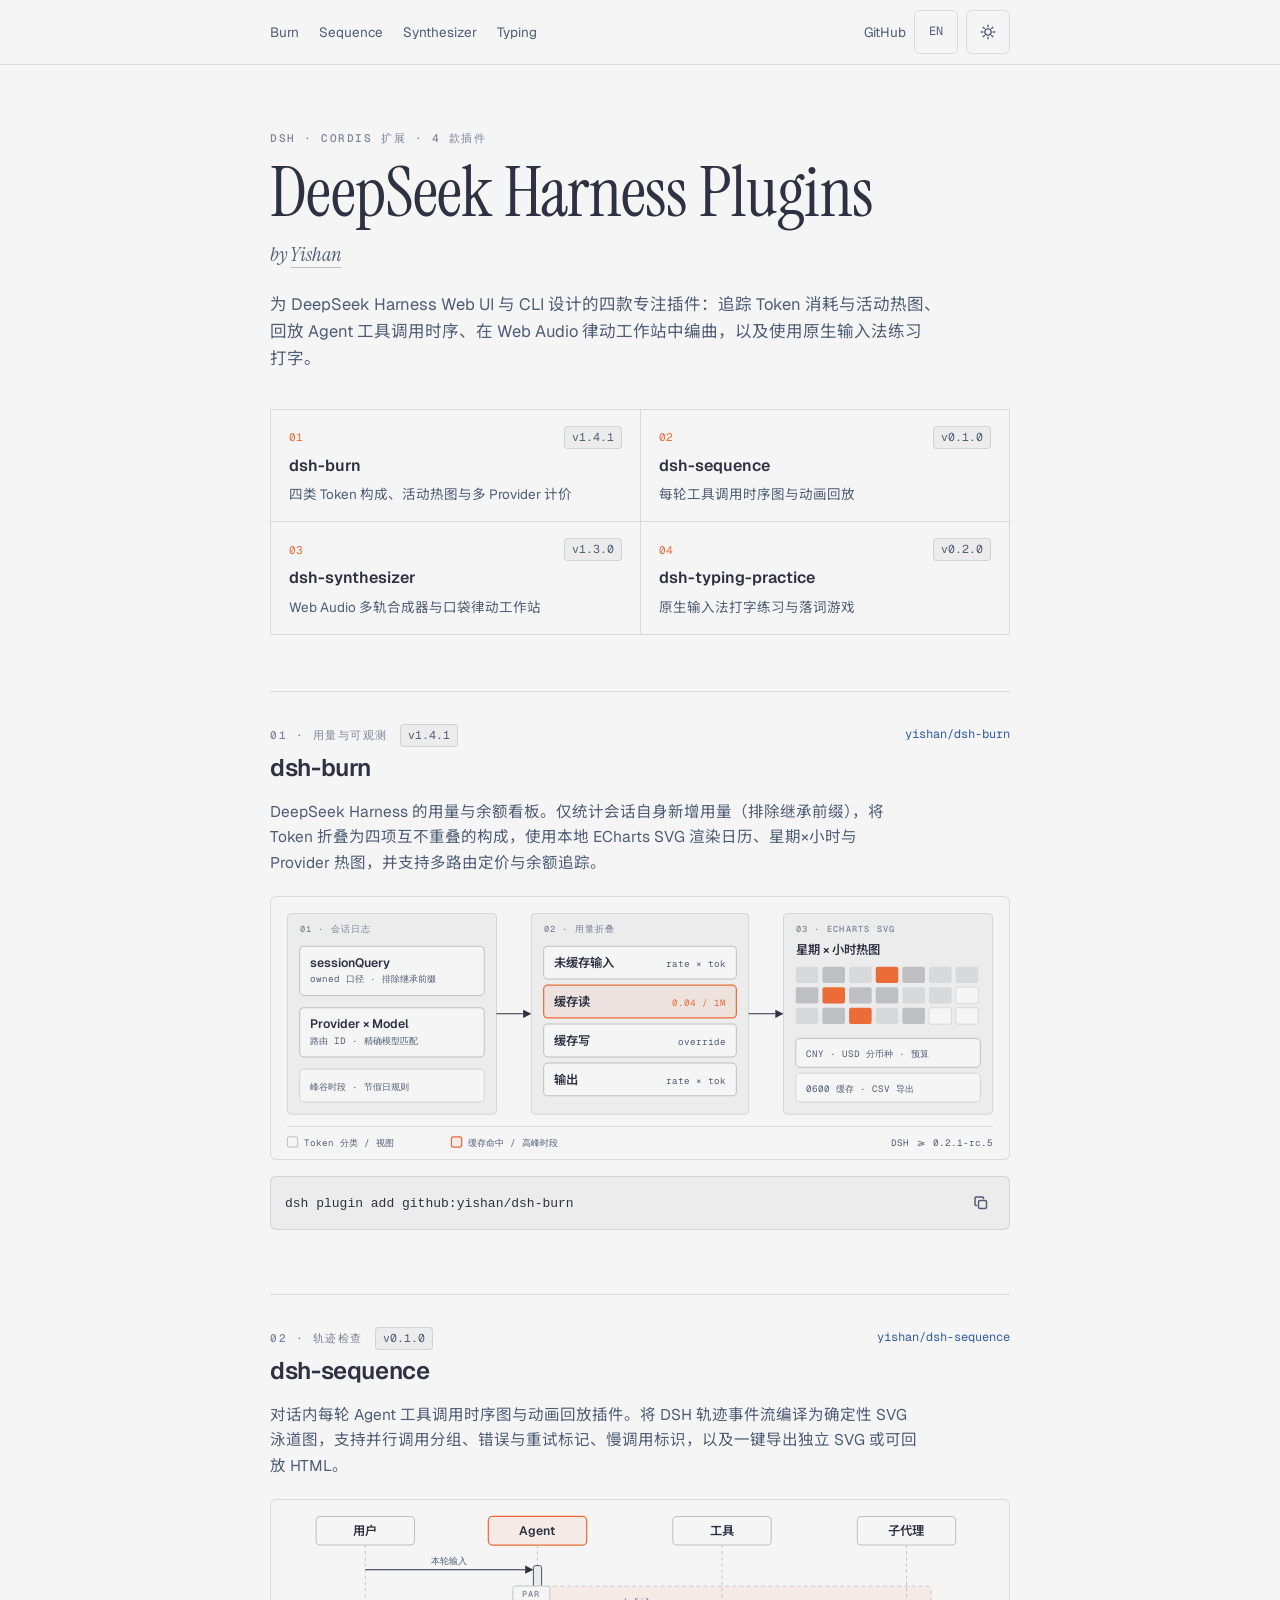
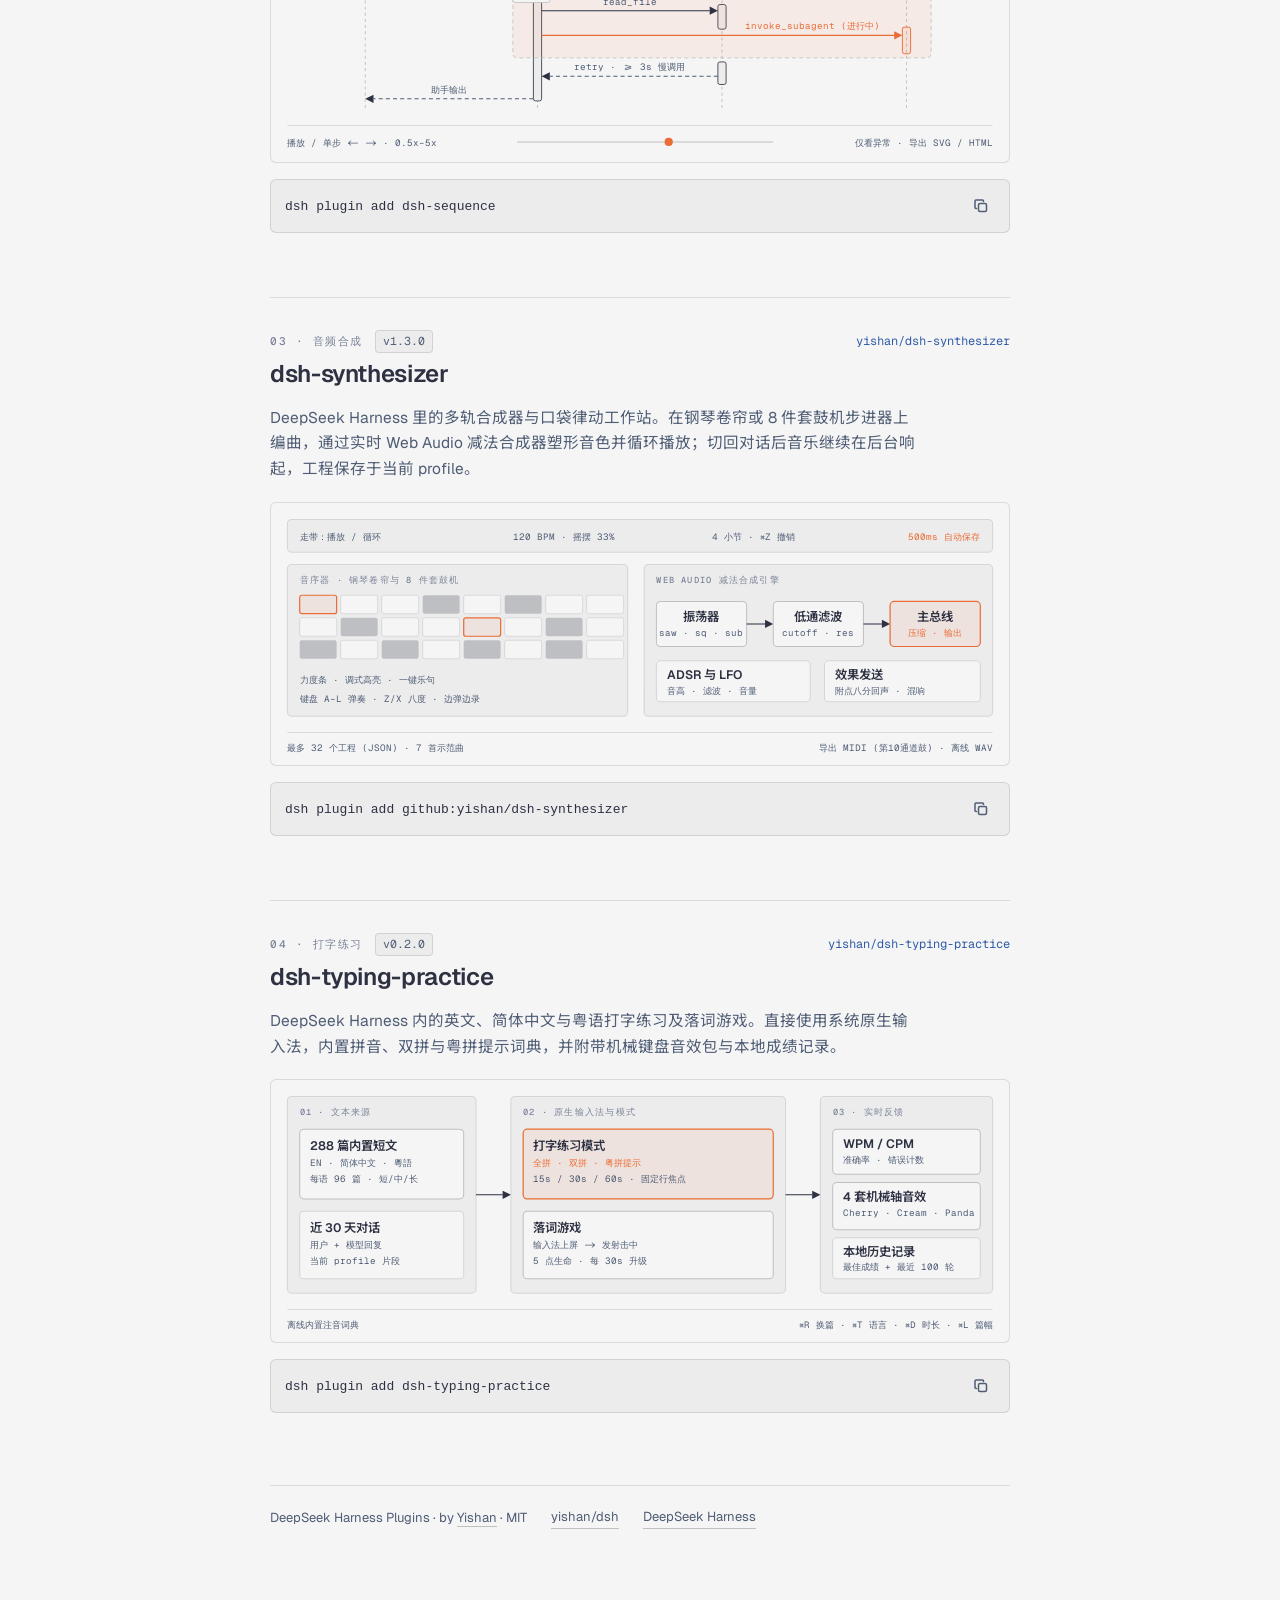
==== zh/index.html @ cfcc41e9 "feat: add Chinese version and language switcher" ====
<!doctype html>
<html lang="zh-CN">
<head>
<meta charset="utf-8">
<meta name="viewport" content="width=device-width, initial-scale=1, viewport-fit=cover">
<meta name="color-scheme" content="light dark">
<script>
try {
  const saved = localStorage.getItem('dsh-color-scheme');
  if (saved === 'light' || saved === 'dark') {
    document.querySelector('meta[name="color-scheme"]').content = saved;
  }
} catch {}
</script>
<meta name="description" content="DeepSeek Harness Plugins（by Yishan）：Token 用量与费用看板、每轮工具调用时序回放、Web Audio 多轨合成器，以及支持原生输入法的打字练习插件。">
<title>DeepSeek Harness Plugins — by Yishan</title>
<link rel="alternate" hreflang="en" href="../">
<link rel="alternate" hreflang="zh-CN" href="./">
<link rel="preconnect" href="https://fonts.googleapis.com">
<link rel="preconnect" href="https://fonts.gstatic.com" crossorigin>
<link rel="stylesheet" href="https://fonts.googleapis.com/css2?family=Geist:wght@400;500;600&family=Geist+Mono:wght@400;500&family=Instrument+Serif:ital@0;1&family=Noto+Sans+SC:wght@400;500;600&family=Noto+Serif+SC:wght@400&display=swap">
<link rel="stylesheet" href="../styles.css">
<script src="../app.js" defer></script>
<script defer src="https://cdn.vercel-insights.com/v1/script.js"></script>
</head>
<body>
<a class="skip-link" href="#plugins">跳到插件列表</a>

<header class="topbar">
  <div class="topbar-inner">
    <nav class="topbar-nav" aria-label="插件导航">
      <a href="#burn">Burn</a>
      <a href="#sequence">Sequence</a>
      <a href="#synthesizer">Synthesizer</a>
      <a href="#typing">Typing</a>
    </nav>
    <div class="topbar-actions">
      <a class="topbar-link" href="https://github.com/yishan/dsh">GitHub</a>
      <a class="lang-switch" href="../" lang="en" hreflang="en" aria-label="Switch to English">EN</a>
      <button type="button" class="theme-toggle" id="theme-toggle" aria-label="切换至深色模式" hidden>
        <svg class="icon-sun" viewBox="0 0 20 20" aria-hidden="true">
          <circle cx="10" cy="10" r="3.5"/>
          <path d="M10 2.5v1.8M10 15.7v1.8M2.5 10h1.8M15.7 10h1.8M4.7 4.7l1.3 1.3M14 14l1.3 1.3M4.7 15.3L6 14M14 6l1.3-1.3"/>
        </svg>
        <svg class="icon-moon" viewBox="0 0 20 20" aria-hidden="true">
          <path d="M16.5 11.4A6.8 6.8 0 0 1 8.6 3.5a6.8 6.8 0 1 0 7.9 7.9Z"/>
        </svg>
      </button>
    </div>
  </div>
</header>

<main class="page">
  <section class="hero" aria-labelledby="page-title">
    <p class="eyebrow">DSH · CORDIS 扩展 · 4 款插件</p>
    <h1 id="page-title">DeepSeek Harness Plugins</h1>
    <p class="vice-title">by <a href="https://yishan.li">Yishan</a></p>
    <p class="lead">为 DeepSeek Harness Web UI 与 CLI 设计的四款专注插件：追踪 Token 消耗与活动热图、回放 Agent 工具调用时序、在 Web Audio 律动工作站中编曲，以及使用原生输入法练习打字。</p>

    <ul class="index-grid" role="list" aria-label="插件索引">
      <li>
        <a href="#burn">
          <span class="index-meta"><span class="index-num">01</span><span class="version">v1.4.1</span></span>
          <span class="index-name">dsh-burn</span>
          <span class="index-desc">四类 Token 构成、活动热图与多 Provider 计价</span>
        </a>
      </li>
      <li>
        <a href="#sequence">
          <span class="index-meta"><span class="index-num">02</span><span class="version">v0.1.0</span></span>
          <span class="index-name">dsh-sequence</span>
          <span class="index-desc">每轮工具调用时序图与动画回放</span>
        </a>
      </li>
      <li>
        <a href="#synthesizer">
          <span class="index-meta"><span class="index-num">03</span><span class="version">v1.3.0</span></span>
          <span class="index-name">dsh-synthesizer</span>
          <span class="index-desc">Web Audio 多轨合成器与口袋律动工作站</span>
        </a>
      </li>
      <li>
        <a href="#typing">
          <span class="index-meta"><span class="index-num">04</span><span class="version">v0.2.0</span></span>
          <span class="index-name">dsh-typing-practice</span>
          <span class="index-desc">原生输入法打字练习与落词游戏</span>
        </a>
      </li>
    </ul>
  </section>

  <div id="plugins" class="plugin-stack">
    <!-- 01: dsh-burn -->
    <article class="plugin" id="burn" aria-labelledby="title-burn">
      <header class="plugin-head">
        <div class="plugin-title-row">
          <span class="eyebrow">01 · 用量与可观测</span>
          <span class="version">v1.4.1</span>
          <a class="repo-link" href="https://github.com/yishan/dsh-burn">yishan/dsh-burn</a>
        </div>
        <h2 id="title-burn">dsh-burn</h2>
      </header>
      <p class="plugin-summary">DeepSeek Harness 的用量与余额看板。仅统计会话自身新增用量（排除继承前缀），将 Token 折叠为四项互不重叠的构成，使用本地 ECharts SVG 渲染日历、星期×小时与 Provider 热图，并支持多路由定价与余额追踪。</p>

      <figure class="fig">
        <svg viewBox="0 0 720 256" role="img" aria-labelledby="fig-burn-title fig-burn-desc">
          <title id="fig-burn-title">dsh-burn 数据流示意图</title>
          <desc id="fig-burn-desc">按 owned 口径过滤的会话日志进入四类 Token 折叠与多 Provider 计价引擎，输出热图、余额与 CSV 导出。</desc>

          <!-- Zone 1: Session Logs -->
          <rect x="16" y="16" width="204" height="196" rx="4" class="svg-zone"/>
          <text x="28" y="34" class="svg-eyebrow">01 · 会话日志</text>
          <rect x="28" y="48" width="180" height="48" rx="4" class="svg-node"/>
          <text x="38" y="68" class="svg-name">sessionQuery</text>
          <text x="38" y="83" class="svg-mono">owned 口径 · 排除继承前缀</text>
          <rect x="28" y="108" width="180" height="48" rx="4" class="svg-node"/>
          <text x="38" y="128" class="svg-name">Provider × Model</text>
          <text x="38" y="143" class="svg-mono">路由 ID · 精确模型匹配</text>
          <rect x="28" y="168" width="180" height="32" rx="4" class="svg-node-soft"/>
          <text x="38" y="188" class="svg-mono">峰谷时段 · 节假日规则</text>

          <!-- Connector 1 -> 2 -->
          <line x1="220" y1="114" x2="246" y2="114" class="svg-arrow"/>
          <polygon points="246,110 254,114 246,118" class="svg-arrowhead"/>

          <!-- Zone 2: 4-Bucket Fold -->
          <rect x="254" y="16" width="212" height="196" rx="4" class="svg-zone"/>
          <text x="266" y="34" class="svg-eyebrow">02 · 用量折叠</text>
          <rect x="266" y="48" width="188" height="32" rx="4" class="svg-node"/>
          <text x="276" y="68" class="svg-name">未缓存输入</text>
          <text x="444" y="68" text-anchor="end" class="svg-mono">rate × tok</text>

          <rect x="266" y="86" width="188" height="32" rx="4" class="svg-node-accent"/>
          <text x="276" y="106" class="svg-name">缓存读</text>
          <text x="444" y="106" text-anchor="end" class="svg-mono-accent">0.04 / 1M</text>

          <rect x="266" y="124" width="188" height="32" rx="4" class="svg-node"/>
          <text x="276" y="144" class="svg-name">缓存写</text>
          <text x="444" y="144" text-anchor="end" class="svg-mono">override</text>

          <rect x="266" y="162" width="188" height="32" rx="4" class="svg-node"/>
          <text x="276" y="182" class="svg-name">输出</text>
          <text x="444" y="182" text-anchor="end" class="svg-mono">rate × tok</text>

          <!-- Connector 2 -> 3 -->
          <line x1="466" y1="114" x2="492" y2="114" class="svg-arrow"/>
          <polygon points="492,110 500,114 492,118" class="svg-arrowhead"/>

          <!-- Zone 3: Dashboard -->
          <rect x="500" y="16" width="204" height="196" rx="4" class="svg-zone"/>
          <text x="512" y="34" class="svg-eyebrow">03 · ECHARTS SVG</text>
          <text x="512" y="56" class="svg-name">星期 × 小时热图</text>
          <g transform="translate(512,68)">
            <rect x="0" y="0" width="22" height="16" rx="2" class="svg-cell-1"/>
            <rect x="26" y="0" width="22" height="16" rx="2" class="svg-cell-2"/>
            <rect x="52" y="0" width="22" height="16" rx="2" class="svg-cell-1"/>
            <rect x="78" y="0" width="22" height="16" rx="2" class="svg-cell-hot"/>
            <rect x="104" y="0" width="22" height="16" rx="2" class="svg-cell-2"/>
            <rect x="130" y="0" width="22" height="16" rx="2" class="svg-cell-1"/>
            <rect x="156" y="0" width="22" height="16" rx="2" class="svg-cell-1"/>

            <rect x="0" y="20" width="22" height="16" rx="2" class="svg-cell-2"/>
            <rect x="26" y="20" width="22" height="16" rx="2" class="svg-cell-hot"/>
            <rect x="52" y="20" width="22" height="16" rx="2" class="svg-cell-2"/>
            <rect x="78" y="20" width="22" height="16" rx="2" class="svg-cell-2"/>
            <rect x="104" y="20" width="22" height="16" rx="2" class="svg-cell-1"/>
            <rect x="130" y="20" width="22" height="16" rx="2" class="svg-cell-1"/>
            <rect x="156" y="20" width="22" height="16" rx="2" class="svg-cell-0"/>

            <rect x="0" y="40" width="22" height="16" rx="2" class="svg-cell-1"/>
            <rect x="26" y="40" width="22" height="16" rx="2" class="svg-cell-2"/>
            <rect x="52" y="40" width="22" height="16" rx="2" class="svg-cell-hot"/>
            <rect x="78" y="40" width="22" height="16" rx="2" class="svg-cell-1"/>
            <rect x="104" y="40" width="22" height="16" rx="2" class="svg-cell-2"/>
            <rect x="130" y="40" width="22" height="16" rx="2" class="svg-cell-0"/>
            <rect x="156" y="40" width="22" height="16" rx="2" class="svg-cell-0"/>
          </g>
          <rect x="512" y="138" width="180" height="28" rx="4" class="svg-node"/>
          <text x="522" y="156" class="svg-mono">CNY · USD 分币种 · 预算</text>
          <rect x="512" y="172" width="180" height="28" rx="4" class="svg-node-soft"/>
          <text x="522" y="190" class="svg-mono">0600 缓存 · CSV 导出</text>

          <!-- Legend strip -->
          <line x1="16" y1="224" x2="704" y2="224" class="svg-rule"/>
          <rect x="16" y="234" width="10" height="10" rx="2" class="svg-node"/>
          <text x="32" y="243" class="svg-mono">Token 分类 / 视图</text>
          <rect x="176" y="234" width="10" height="10" rx="2" class="svg-node-accent"/>
          <text x="192" y="243" class="svg-mono">缓存命中 / 高峰时段</text>
          <text x="704" y="243" text-anchor="end" class="svg-mono">DSH &gt;= 0.2.1-rc.5</text>
        </svg>
      </figure>

      <div class="copy-row">
        <pre><code id="code-burn">dsh plugin add github:yishan/dsh-burn</code></pre>
        <span class="copy">
          <button type="button" class="copy-button" command="--copy" commandfor="code-burn" aria-label="复制 dsh-burn 安装命令">
            <svg viewBox="0 0 16 16" aria-hidden="true"><rect x="5.5" y="5.5" width="8" height="8" rx="1.5"/><path d="M10.5 3.5v-.5A1 1 0 0 0 9.5 2H3a1 1 0 0 0-1 1v6.5a1 1 0 0 0 1 1h.5"/></svg>
          </button>
          <span class="tip" role="status"></span>
        </span>
      </div>
    </article>

    <!-- 02: dsh-sequence -->
    <article class="plugin" id="sequence" aria-labelledby="title-sequence">
      <header class="plugin-head">
        <div class="plugin-title-row">
          <span class="eyebrow">02 · 轨迹检查</span>
          <span class="version">v0.1.0</span>
          <a class="repo-link" href="https://github.com/yishan/dsh-sequence">yishan/dsh-sequence</a>
        </div>
        <h2 id="title-sequence">dsh-sequence</h2>
      </header>
      <p class="plugin-summary">对话内每轮 Agent 工具调用时序图与动画回放插件。将 DSH 轨迹事件流编译为确定性 SVG 泳道图，支持并行调用分组、错误与重试标记、慢调用标识，以及一键导出独立 SVG 或可回放 HTML。</p>

      <figure class="fig">
        <svg viewBox="0 0 720 256" role="img" aria-labelledby="fig-seq-title fig-seq-desc">
          <title id="fig-seq-title">dsh-sequence 泳道与回放示意图</title>
          <desc id="fig-seq-desc">用户、Agent、工具、子代理四条生命线展示串行与并行调用、重试标记以及底部回放进度条。</desc>

          <!-- Actor Headers -->
          <rect x="44" y="16" width="96" height="28" rx="4" class="svg-node"/>
          <text x="92" y="34" text-anchor="middle" class="svg-name">用户</text>

          <rect x="212" y="16" width="96" height="28" rx="4" class="svg-node-accent"/>
          <text x="260" y="34" text-anchor="middle" class="svg-name">Agent</text>

          <rect x="392" y="16" width="96" height="28" rx="4" class="svg-node"/>
          <text x="440" y="34" text-anchor="middle" class="svg-name">工具</text>

          <rect x="572" y="16" width="96" height="28" rx="4" class="svg-node"/>
          <text x="620" y="34" text-anchor="middle" class="svg-name">子代理</text>

          <!-- Lifelines -->
          <line x1="92" y1="44" x2="92" y2="206" class="svg-lifeline"/>
          <line x1="260" y1="44" x2="260" y2="206" class="svg-lifeline"/>
          <line x1="440" y1="44" x2="440" y2="206" class="svg-lifeline"/>
          <line x1="620" y1="44" x2="620" y2="206" class="svg-lifeline"/>

          <!-- Activation bars -->
          <rect x="256" y="64" width="8" height="132" rx="2" class="svg-activation"/>
          <rect x="436" y="102" width="8" height="24" rx="2" class="svg-activation"/>
          <rect x="616" y="124" width="8" height="26" rx="2" class="svg-activation-accent"/>
          <rect x="436" y="158" width="8" height="22" rx="2" class="svg-activation"/>

          <!-- Message 1: User -> Agent -->
          <line x1="92" y1="68" x2="248" y2="68" class="svg-arrow"/>
          <polygon points="248,64 256,68 248,72" class="svg-arrowhead"/>
          <text x="174" y="62" text-anchor="middle" class="svg-mono">本轮输入</text>

          <!-- PAR Frame -->
          <rect x="236" y="84" width="408" height="70" rx="4" class="svg-frame"/>
          <rect x="236" y="84" width="36" height="16" rx="2" class="svg-tab"/>
          <text x="254" y="95" text-anchor="middle" class="svg-eyebrow">PAR</text>

          <!-- Par call 1: Agent -> Tools -->
          <line x1="264" y1="108" x2="428" y2="108" class="svg-arrow"/>
          <polygon points="428,104 436,108 428,112" class="svg-arrowhead"/>
          <text x="350" y="102" text-anchor="middle" class="svg-mono">read_file</text>

          <!-- Par call 2: Agent -> Subagents (focal) -->
          <line x1="264" y1="132" x2="608" y2="132" class="svg-arrow-accent"/>
          <polygon points="608,128 616,132 608,136" class="svg-arrowhead-accent"/>
          <text x="528" y="126" text-anchor="middle" class="svg-mono-accent">invoke_subagent (进行中)</text>

          <!-- Retry / Slow call -->
          <line x1="436" y1="172" x2="272" y2="172" class="svg-arrow-dashed"/>
          <polygon points="272,168 264,172 272,176" class="svg-arrowhead"/>
          <text x="350" y="166" text-anchor="middle" class="svg-mono">retry · &gt;= 3s 慢调用</text>

          <!-- Response: Agent -> User -->
          <line x1="256" y1="194" x2="100" y2="194" class="svg-arrow-dashed"/>
          <polygon points="100,190 92,194 100,198" class="svg-arrowhead"/>
          <text x="174" y="188" text-anchor="middle" class="svg-mono">助手输出</text>

          <!-- Playback Scrubber Strip -->
          <line x1="16" y1="220" x2="704" y2="220" class="svg-rule"/>
          <text x="16" y="240" class="svg-mono">播放 / 单步 &lt;- -&gt; · 0.5x–5x</text>
          <line x1="240" y1="236" x2="490" y2="236" class="svg-rule-solid"/>
          <circle cx="388" cy="236" r="4" class="svg-dot-accent"/>
          <text x="704" y="240" text-anchor="end" class="svg-mono">仅看异常 · 导出 SVG / HTML</text>
        </svg>
      </figure>

      <div class="copy-row">
        <pre><code id="code-sequence">dsh plugin add dsh-sequence</code></pre>
        <span class="copy">
          <button type="button" class="copy-button" command="--copy" commandfor="code-sequence" aria-label="复制 dsh-sequence 安装命令">
            <svg viewBox="0 0 16 16" aria-hidden="true"><rect x="5.5" y="5.5" width="8" height="8" rx="1.5"/><path d="M10.5 3.5v-.5A1 1 0 0 0 9.5 2H3a1 1 0 0 0-1 1v6.5a1 1 0 0 0 1 1h.5"/></svg>
          </button>
          <span class="tip" role="status"></span>
        </span>
      </div>
    </article>

    <!-- 03: dsh-synthesizer -->
    <article class="plugin" id="synthesizer" aria-labelledby="title-synthesizer">
      <header class="plugin-head">
        <div class="plugin-title-row">
          <span class="eyebrow">03 · 音频合成</span>
          <span class="version">v1.3.0</span>
          <a class="repo-link" href="https://github.com/yishan/dsh-synthesizer">yishan/dsh-synthesizer</a>
        </div>
        <h2 id="title-synthesizer">dsh-synthesizer</h2>
      </header>
      <p class="plugin-summary">DeepSeek Harness 里的多轨合成器与口袋律动工作站。在钢琴卷帘或 8 件套鼓机步进器上编曲，通过实时 Web Audio 减法合成器塑形音色并循环播放；切回对话后音乐继续在后台响起，工程保存于当前 profile。</p>

      <figure class="fig">
        <svg viewBox="0 0 720 256" role="img" aria-labelledby="fig-synth-title fig-synth-desc">
          <title id="fig-synth-title">dsh-synthesizer 律动工作站与信号链示意图</title>
          <desc id="fig-synth-desc">三层界面结构展示走带控制、钢琴卷帘与鼓机步进网格，以及 Web Audio 减法合成信号链。</desc>

          <!-- Top transport bar -->
          <rect x="16" y="16" width="688" height="32" rx="4" class="svg-zone"/>
          <text x="28" y="36" class="svg-mono">走带：播放 / 循环</text>
          <text x="236" y="36" class="svg-mono">120 BPM · 摇摆 33%</text>
          <text x="430" y="36" class="svg-mono">4 小节 · ⌘Z 撤销</text>
          <text x="692" y="36" text-anchor="end" class="svg-mono-accent">500ms 自动保存</text>

          <!-- Left: Piano Roll & Step Grid -->
          <rect x="16" y="60" width="332" height="148" rx="4" class="svg-zone"/>
          <text x="28" y="78" class="svg-eyebrow">音序器 · 钢琴卷帘与 8 件套鼓机</text>
          <g transform="translate(28,90)">
            <rect x="0" y="0" width="36" height="18" rx="2" class="svg-node-accent"/>
            <rect x="40" y="0" width="36" height="18" rx="2" class="svg-cell-0"/>
            <rect x="80" y="0" width="36" height="18" rx="2" class="svg-cell-0"/>
            <rect x="120" y="0" width="36" height="18" rx="2" class="svg-cell-2"/>
            <rect x="160" y="0" width="36" height="18" rx="2" class="svg-cell-0"/>
            <rect x="200" y="0" width="36" height="18" rx="2" class="svg-cell-2"/>
            <rect x="240" y="0" width="36" height="18" rx="2" class="svg-cell-0"/>
            <rect x="280" y="0" width="36" height="18" rx="2" class="svg-cell-0"/>

            <rect x="0" y="22" width="36" height="18" rx="2" class="svg-cell-0"/>
            <rect x="40" y="22" width="36" height="18" rx="2" class="svg-cell-2"/>
            <rect x="80" y="22" width="36" height="18" rx="2" class="svg-cell-0"/>
            <rect x="120" y="22" width="36" height="18" rx="2" class="svg-cell-0"/>
            <rect x="160" y="22" width="36" height="18" rx="2" class="svg-node-accent"/>
            <rect x="200" y="22" width="36" height="18" rx="2" class="svg-cell-0"/>
            <rect x="240" y="22" width="36" height="18" rx="2" class="svg-cell-2"/>
            <rect x="280" y="22" width="36" height="18" rx="2" class="svg-cell-0"/>

            <rect x="0" y="44" width="36" height="18" rx="2" class="svg-cell-2"/>
            <rect x="40" y="44" width="36" height="18" rx="2" class="svg-cell-0"/>
            <rect x="80" y="44" width="36" height="18" rx="2" class="svg-cell-2"/>
            <rect x="120" y="44" width="36" height="18" rx="2" class="svg-cell-0"/>
            <rect x="160" y="44" width="36" height="18" rx="2" class="svg-cell-2"/>
            <rect x="200" y="44" width="36" height="18" rx="2" class="svg-cell-0"/>
            <rect x="240" y="44" width="36" height="18" rx="2" class="svg-cell-2"/>
            <rect x="280" y="44" width="36" height="18" rx="2" class="svg-cell-0"/>
          </g>
          <text x="28" y="176" class="svg-mono">力度条 · 调式高亮 · 一键乐句</text>
          <text x="28" y="194" class="svg-mono">键盘 A–L 弹奏 · Z/X 八度 · 边弹边录</text>

          <!-- Right: Signal Chain -->
          <rect x="364" y="60" width="340" height="148" rx="4" class="svg-zone"/>
          <text x="376" y="78" class="svg-eyebrow">WEB AUDIO 减法合成引擎</text>

          <rect x="376" y="96" width="88" height="44" rx="4" class="svg-node"/>
          <text x="420" y="115" text-anchor="middle" class="svg-name">振荡器</text>
          <text x="420" y="130" text-anchor="middle" class="svg-mono">saw · sq · sub</text>

          <line x1="464" y1="118" x2="482" y2="118" class="svg-arrow"/>
          <polygon points="482,114 490,118 482,122" class="svg-arrowhead"/>

          <rect x="490" y="96" width="88" height="44" rx="4" class="svg-node"/>
          <text x="534" y="115" text-anchor="middle" class="svg-name">低通滤波</text>
          <text x="534" y="130" text-anchor="middle" class="svg-mono">cutoff · res</text>

          <line x1="578" y1="118" x2="596" y2="118" class="svg-arrow"/>
          <polygon points="596,114 604,118 596,122" class="svg-arrowhead"/>

          <rect x="604" y="96" width="88" height="44" rx="4" class="svg-node-accent"/>
          <text x="648" y="115" text-anchor="middle" class="svg-name">主总线</text>
          <text x="648" y="130" text-anchor="middle" class="svg-mono-accent">压缩 · 输出</text>

          <rect x="376" y="154" width="150" height="40" rx="4" class="svg-node-soft"/>
          <text x="386" y="172" class="svg-name">ADSR 与 LFO</text>
          <text x="386" y="186" class="svg-mono">音高 · 滤波 · 音量</text>

          <rect x="540" y="154" width="152" height="40" rx="4" class="svg-node-soft"/>
          <text x="550" y="172" class="svg-name">效果发送</text>
          <text x="550" y="186" class="svg-mono">附点八分回声 · 混响</text>

          <!-- Footer strip -->
          <line x1="16" y1="224" x2="704" y2="224" class="svg-rule"/>
          <text x="16" y="242" class="svg-mono">最多 32 个工程 (JSON) · 7 首示范曲</text>
          <text x="704" y="242" text-anchor="end" class="svg-mono">导出 MIDI (第10通道鼓) · 离线 WAV</text>
        </svg>
      </figure>

      <div class="copy-row">
        <pre><code id="code-synthesizer">dsh plugin add github:yishan/dsh-synthesizer</code></pre>
        <span class="copy">
          <button type="button" class="copy-button" command="--copy" commandfor="code-synthesizer" aria-label="复制 dsh-synthesizer 安装命令">
            <svg viewBox="0 0 16 16" aria-hidden="true"><rect x="5.5" y="5.5" width="8" height="8" rx="1.5"/><path d="M10.5 3.5v-.5A1 1 0 0 0 9.5 2H3a1 1 0 0 0-1 1v6.5a1 1 0 0 0 1 1h.5"/></svg>
          </button>
          <span class="tip" role="status"></span>
        </span>
      </div>
    </article>

    <!-- 04: dsh-typing-practice -->
    <article class="plugin" id="typing" aria-labelledby="title-typing">
      <header class="plugin-head">
        <div class="plugin-title-row">
          <span class="eyebrow">04 · 打字练习</span>
          <span class="version">v0.2.0</span>
          <a class="repo-link" href="https://github.com/yishan/dsh-typing-practice">yishan/dsh-typing-practice</a>
        </div>
        <h2 id="title-typing">dsh-typing-practice</h2>
      </header>
      <p class="plugin-summary">DeepSeek Harness 内的英文、简体中文与粤语打字练习及落词游戏。直接使用系统原生输入法，内置拼音、双拼与粤拼提示词典，并附带机械键盘音效包与本地成绩记录。</p>

      <figure class="fig">
        <svg viewBox="0 0 720 256" role="img" aria-labelledby="fig-typing-title fig-typing-desc">
          <title id="fig-typing-title">dsh-typing-practice 输入与反馈示意图</title>
          <desc id="fig-typing-desc">内置短文与近 30 天本地对话片段进入练习或落词模式，配合原生输入法上屏与本地 WPM/CPM 统计。</desc>

          <!-- Zone 1: Text Sources -->
          <rect x="16" y="16" width="184" height="192" rx="4" class="svg-zone"/>
          <text x="28" y="34" class="svg-eyebrow">01 · 文本来源</text>
          <rect x="28" y="48" width="160" height="68" rx="4" class="svg-node"/>
          <text x="38" y="68" class="svg-name">288 篇内置短文</text>
          <text x="38" y="84" class="svg-mono">EN · 简体中文 · 粵語</text>
          <text x="38" y="100" class="svg-mono">每语 96 篇 · 短/中/长</text>

          <rect x="28" y="128" width="160" height="66" rx="4" class="svg-node-soft"/>
          <text x="38" y="148" class="svg-name">近 30 天对话</text>
          <text x="38" y="164" class="svg-mono">用户 + 模型回复</text>
          <text x="38" y="180" class="svg-mono">当前 profile 片段</text>

          <!-- Connector 1 -> 2 -->
          <line x1="200" y1="112" x2="226" y2="112" class="svg-arrow"/>
          <polygon points="226,108 234,112 226,116" class="svg-arrowhead"/>

          <!-- Zone 2: Native IME & Modes -->
          <rect x="234" y="16" width="268" height="192" rx="4" class="svg-zone"/>
          <text x="246" y="34" class="svg-eyebrow">02 · 原生输入法与模式</text>

          <rect x="246" y="48" width="244" height="68" rx="4" class="svg-node-accent"/>
          <text x="256" y="68" class="svg-name">打字练习模式</text>
          <text x="256" y="84" class="svg-mono-accent">全拼 · 双拼 · 粤拼提示</text>
          <text x="256" y="100" class="svg-mono">15s / 30s / 60s · 固定行焦点</text>

          <rect x="246" y="128" width="244" height="66" rx="4" class="svg-node"/>
          <text x="256" y="148" class="svg-name">落词游戏</text>
          <text x="256" y="164" class="svg-mono">输入法上屏 -&gt; 发射击中</text>
          <text x="256" y="180" class="svg-mono">5 点生命 · 每 30s 升级</text>

          <!-- Connector 2 -> 3 -->
          <line x1="502" y1="112" x2="528" y2="112" class="svg-arrow"/>
          <polygon points="528,108 536,112 528,116" class="svg-arrowhead"/>

          <!-- Zone 3: Feedback & Sound -->
          <rect x="536" y="16" width="168" height="192" rx="4" class="svg-zone"/>
          <text x="548" y="34" class="svg-eyebrow">03 · 实时反馈</text>
          <rect x="548" y="48" width="144" height="44" rx="4" class="svg-node"/>
          <text x="558" y="66" class="svg-name">WPM / CPM</text>
          <text x="558" y="81" class="svg-mono">准确率 · 错误计数</text>

          <rect x="548" y="100" width="144" height="46" rx="4" class="svg-node"/>
          <text x="558" y="118" class="svg-name">4 套机械轴音效</text>
          <text x="558" y="133" class="svg-mono">Cherry · Cream · Panda</text>

          <rect x="548" y="154" width="144" height="40" rx="4" class="svg-node-soft"/>
          <text x="558" y="172" class="svg-name">本地历史记录</text>
          <text x="558" y="185" class="svg-mono">最佳成绩 + 最近 100 轮</text>

          <!-- Footer strip -->
          <line x1="16" y1="224" x2="704" y2="224" class="svg-rule"/>
          <text x="16" y="242" class="svg-mono">离线内置注音词典</text>
          <text x="704" y="242" text-anchor="end" class="svg-mono">⌘R 换篇 · ⌘T 语言 · ⌘D 时长 · ⌘L 篇幅</text>
        </svg>
      </figure>

      <div class="copy-row">
        <pre><code id="code-typing">dsh plugin add dsh-typing-practice</code></pre>
        <span class="copy">
          <button type="button" class="copy-button" command="--copy" commandfor="code-typing" aria-label="复制 dsh-typing-practice 安装命令">
            <svg viewBox="0 0 16 16" aria-hidden="true"><rect x="5.5" y="5.5" width="8" height="8" rx="1.5"/><path d="M10.5 3.5v-.5A1 1 0 0 0 9.5 2H3a1 1 0 0 0-1 1v6.5a1 1 0 0 0 1 1h.5"/></svg>
          </button>
          <span class="tip" role="status"></span>
        </span>
      </div>
    </article>
  </div>

  <footer class="site-footer">
    <span>DeepSeek Harness Plugins · by <a href="https://yishan.li">Yishan</a> · MIT</span>
    <a href="https://github.com/yishan/dsh">yishan/dsh</a>
    <a href="https://github.com/deepseek-ai/deepseek-harness">DeepSeek Harness</a>
  </footer>
</main>
</body>
</html>
---- styles.css ----
:root {
  color-scheme: light dark;

  --paper: #f5f5f5;
  --paper-2: #ececec;
  --ink: #2d3142;
  --muted: #4f5d75;
  --soft: #7a8399;
  --rule: rgba(45, 49, 66, 0.14);
  --rule-solid: #bfc0c0;
  --accent: #eb6c36;
  --accent-tint: rgba(235, 108, 54, 0.08);
  --link: #2e5aa8;
  --cell-1: rgba(45, 49, 66, 0.1);
  --cell-2: rgba(45, 49, 66, 0.24);
  --border-hairline: 1px;

  --f-display: "Instrument Serif", "Noto Serif SC", "Songti SC", Georgia, serif;
  --f-sans: "Geist", "Noto Sans SC", "PingFang SC", "Microsoft YaHei", system-ui, -apple-system, sans-serif;
  --f-mono: "Geist Mono", ui-monospace, SFMono-Regular, Menlo, monospace;

  &:has(> head > meta[name="color-scheme"][content="dark"]) {
    color-scheme: dark;
  }
  &:has(> head > meta[name="color-scheme"][content="light"]) {
    color-scheme: light;
  }
}

@media (min-resolution: 2dppx) {
  :root {
    --border-hairline: 0.5px;
  }
}

@supports (color: light-dark(white, black)) {
  :root {
    --paper: light-dark(#f5f5f5, #181a22);
    --paper-2: light-dark(#ececec, #222530);
    --ink: light-dark(#2d3142, #f5f5f5);
    --muted: light-dark(#4f5d75, #bfc0c0);
    --soft: light-dark(#7a8399, #8e98ac);
    --rule: light-dark(rgba(45, 49, 66, 0.14), rgba(245, 245, 245, 0.14));
    --rule-solid: light-dark(#bfc0c0, rgba(191, 192, 192, 0.28));
    --accent: light-dark(#eb6c36, #f08a59);
    --accent-tint: light-dark(rgba(235, 108, 54, 0.08), rgba(240, 138, 89, 0.12));
    --link: light-dark(#2e5aa8, #6a95d8);
    --cell-1: light-dark(rgba(45, 49, 66, 0.1), rgba(245, 245, 245, 0.1));
    --cell-2: light-dark(rgba(45, 49, 66, 0.24), rgba(245, 245, 245, 0.24));
  }
}

@supports not (color: light-dark(white, black)) {
  :root:has(> head > meta[name="color-scheme"][content="dark"]) {
    --paper: #181a22;
    --paper-2: #222530;
    --ink: #f5f5f5;
    --muted: #bfc0c0;
    --soft: #8e98ac;
    --rule: rgba(245, 245, 245, 0.14);
    --rule-solid: rgba(191, 192, 192, 0.28);
    --accent: #f08a59;
    --accent-tint: rgba(240, 138, 89, 0.12);
    --link: #6a95d8;
    --cell-1: rgba(245, 245, 245, 0.1);
    --cell-2: rgba(245, 245, 245, 0.24);
  }
}

@media (prefers-color-scheme: dark) {
  :root:not(:has(> head > meta[name="color-scheme"][content="light"])) {
    --paper: #181a22;
    --paper-2: #222530;
    --ink: #f5f5f5;
    --muted: #bfc0c0;
    --soft: #8e98ac;
    --rule: rgba(245, 245, 245, 0.14);
    --rule-solid: rgba(191, 192, 192, 0.28);
    --accent: #f08a59;
    --accent-tint: rgba(240, 138, 89, 0.12);
    --link: #6a95d8;
    --cell-1: rgba(245, 245, 245, 0.1);
    --cell-2: rgba(245, 245, 245, 0.24);
  }
}

*, *::before, *::after {
  box-sizing: border-box;
}

html {
  scroll-padding-top: 72px;
  accent-color: var(--accent);
}

body {
  margin: 0;
  background: var(--paper);
  color: var(--ink);
  font-family: var(--f-sans);
  font-size: 15.5px;
  line-height: 1.65;
  -webkit-font-smoothing: antialiased;
}

.skip-link {
  position: absolute;
  left: -9999px;
  top: 8px;
  padding: 10px 14px;
  background: var(--ink);
  color: var(--paper);
  font-size: 13px;
  border-radius: 4px;
  text-decoration: none;
  z-index: 20;
}

.skip-link:focus {
  left: 16px;
}

a:focus-visible,
button:focus-visible {
  outline: 2px solid var(--accent);
  outline-offset: 3px;
}

/* Topbar */
.topbar {
  border-bottom: var(--border-hairline) solid var(--rule);
  background: var(--paper);
}

.topbar-inner {
  max-width: 820px;
  margin: 0 auto;
  padding: 10px clamp(20px, 5vw, 40px);
  display: flex;
  align-items: center;
  justify-content: space-between;
  gap: 16px;
}

.topbar-nav {
  display: flex;
  flex-wrap: wrap;
  gap: 4px 20px;
}

.topbar-nav a,
.topbar-link {
  display: inline-flex;
  align-items: center;
  min-height: 44px;
  color: var(--muted);
  text-decoration: none;
  font-size: 13.5px;
}

.topbar-actions {
  display: flex;
  align-items: center;
  gap: 8px;
}

.lang-switch {
  display: inline-flex;
  align-items: center;
  justify-content: center;
  min-inline-size: 44px;
  min-block-size: 44px;
  padding: 0 10px;
  border: var(--border-hairline) solid var(--rule);
  border-radius: 6px;
  color: var(--muted);
  text-decoration: none;
  font-family: var(--f-mono);
  font-size: 12px;
  transition: color 120ms ease, background-color 120ms ease;
}

.theme-toggle {
  display: grid;
  place-items: center;
  min-inline-size: 44px;
  min-block-size: 44px;
  padding: 0;
  border: var(--border-hairline) solid var(--rule);
  border-radius: 6px;
  background: transparent;
  color: var(--muted);
  cursor: pointer;
}

.theme-toggle[hidden] {
  display: none;
}

.theme-toggle svg {
  width: 18px;
  height: 18px;
  fill: none;
  stroke: currentColor;
  stroke-width: 1.5;
  stroke-linecap: round;
  stroke-linejoin: round;
}

.theme-toggle .icon-moon {
  display: none;
}

:root:has(> head > meta[name="color-scheme"][content="dark"]) .theme-toggle .icon-sun {
  display: none;
}
:root:has(> head > meta[name="color-scheme"][content="dark"]) .theme-toggle .icon-moon {
  display: block;
}

@media (prefers-color-scheme: dark) {
  :root:not(:has(> head > meta[name="color-scheme"][content="light"])) .theme-toggle .icon-sun {
    display: none;
  }
  :root:not(:has(> head > meta[name="color-scheme"][content="light"])) .theme-toggle .icon-moon {
    display: block;
  }
}

/* Main layout */
.page {
  max-width: 820px;
  margin: 0 auto;
  padding: clamp(32px, 6vw, 64px) clamp(20px, 5vw, 40px) 72px;
}

.eyebrow {
  margin: 0;
  font-family: var(--f-mono);
  font-size: 11px;
  font-weight: 500;
  letter-spacing: 0.14em;
  text-transform: uppercase;
  color: var(--soft);
}

.hero h1 {
  margin: 10px 0 0;
  font-family: var(--f-display);
  font-weight: 400;
  font-size: clamp(42px, 7.5vw, 70px);
  line-height: 1.04;
  letter-spacing: -0.01em;
  text-wrap: balance;
}

.vice-title {
  margin: 8px 0 0;
  font-family: var(--f-display);
  font-style: italic;
  font-size: 20px;
  color: var(--muted);
}

.vice-title a {
  color: inherit;
  text-decoration: none;
  border-bottom: var(--border-hairline) solid var(--rule-solid);
}

.lead {
  margin: 20px 0 0;
  max-width: 62ch;
  font-size: 16.5px;
  line-height: 1.65;
  color: var(--muted);
  text-wrap: pretty;
}

/* First-screen 4-plugin index grid */
.index-grid {
  list-style: none;
  margin: 36px 0 0;
  padding: 0;
  display: grid;
  grid-template-columns: repeat(2, minmax(0, 1fr));
  border-top: var(--border-hairline) solid var(--rule);
  border-left: var(--border-hairline) solid var(--rule);
}

.index-grid li {
  min-width: 0;
  border-right: var(--border-hairline) solid var(--rule);
  border-bottom: var(--border-hairline) solid var(--rule);
}

.index-grid a {
  display: grid;
  gap: 4px;
  padding: 16px 18px;
  min-height: 44px;
  color: inherit;
  text-decoration: none;
  transition: background-color 140ms ease;
}

.index-meta {
  display: flex;
  align-items: center;
  justify-content: space-between;
  gap: 8px;
}

.index-num {
  font-family: var(--f-mono);
  font-size: 11px;
  color: var(--accent);
}

.index-name {
  font-size: 16px;
  font-weight: 600;
}

.index-desc {
  font-size: 13.5px;
  color: var(--muted);
}

.version {
  font-family: var(--f-mono);
  font-size: 11.5px;
  font-variant-numeric: tabular-nums;
  padding: 1px 7px;
  border: var(--border-hairline) solid var(--rule);
  border-radius: 4px;
  background: var(--paper-2);
  color: var(--muted);
}

/* Plugin sections */
.plugin-stack {
  margin-top: 56px;
  display: grid;
  gap: 64px;
}

.plugin {
  padding-top: 32px;
  border-top: var(--border-hairline) solid var(--rule);
  display: grid;
  gap: 16px;
  min-width: 0;
}

.plugin-head {
  display: grid;
  gap: 6px;
}

.plugin-title-row {
  display: flex;
  flex-wrap: wrap;
  align-items: center;
  gap: 8px 12px;
}

.repo-link {
  margin-left: auto;
  font-family: var(--f-mono);
  font-size: 12px;
  color: var(--link);
  text-decoration: none;
}

.plugin h2 {
  margin: 0;
  font-size: 24px;
  font-weight: 600;
  line-height: 1.25;
  letter-spacing: -0.015em;
}

.plugin-summary {
  margin: 0;
  max-width: 65ch;
  color: var(--muted);
  text-wrap: pretty;
}

/* Hairline figures */
.fig {
  margin: 4px 0 0;
  border: var(--border-hairline) solid var(--rule);
  border-radius: 6px;
  background: var(--paper);
  overflow: hidden;
}

.fig svg {
  display: block;
  width: 100%;
  height: auto;
}

/* SVG Hairline Design System */
.svg-zone {
  fill: var(--paper-2);
  stroke: var(--rule);
  stroke-width: 1;
}

.svg-frame {
  fill: var(--accent-tint);
  stroke: var(--rule-solid);
  stroke-width: 0.8;
  stroke-dasharray: 4 3;
}

.svg-tab {
  fill: var(--paper);
  stroke: var(--rule-solid);
  stroke-width: 0.8;
}

.svg-node {
  fill: var(--paper);
  stroke: var(--rule-solid);
  stroke-width: 1;
}

.svg-node-soft {
  fill: var(--paper);
  stroke: var(--rule);
  stroke-width: 1;
}

.svg-node-accent {
  fill: var(--accent-tint);
  stroke: var(--accent);
  stroke-width: 1.2;
}

.svg-eyebrow {
  font-family: var(--f-mono);
  font-size: 8.5px;
  font-weight: 500;
  letter-spacing: 0.14em;
  fill: var(--soft);
}

.svg-name {
  font-family: var(--f-sans);
  font-size: 12px;
  font-weight: 600;
  fill: var(--ink);
}

.svg-mono {
  font-family: var(--f-mono);
  font-size: 9px;
  fill: var(--muted);
}

.svg-mono-accent {
  font-family: var(--f-mono);
  font-size: 9px;
  fill: var(--accent);
}

.svg-rule {
  stroke: var(--rule);
  stroke-width: 1;
}

.svg-rule-solid {
  stroke: var(--rule-solid);
  stroke-width: 1;
}

.svg-lifeline {
  stroke: var(--rule-solid);
  stroke-width: 0.9;
  stroke-dasharray: 3 3;
}

.svg-activation {
  fill: var(--paper-2);
  stroke: var(--ink);
  stroke-width: 0.8;
}

.svg-activation-accent {
  fill: var(--accent-tint);
  stroke: var(--accent);
  stroke-width: 0.9;
}

.svg-arrow {
  stroke: var(--ink);
  stroke-width: 1;
}

.svg-arrow-dashed {
  stroke: var(--muted);
  stroke-width: 1;
  stroke-dasharray: 4 3;
}

.svg-arrow-accent {
  stroke: var(--accent);
  stroke-width: 1.2;
}

.svg-arrowhead {
  fill: var(--ink);
}

.svg-arrowhead-accent {
  fill: var(--accent);
}

.svg-dot-accent {
  fill: var(--accent);
}

.svg-cell-0 {
  fill: var(--paper);
  stroke: var(--rule);
  stroke-width: 0.8;
}

.svg-cell-1 {
  fill: var(--cell-1);
}

.svg-cell-2 {
  fill: var(--cell-2);
}

.svg-cell-hot {
  fill: var(--accent);
}

/* Copy row */
.copy-row {
  display: flex;
  align-items: center;
  gap: 8px;
  padding: 4px 6px 4px 14px;
  border: var(--border-hairline) solid var(--rule);
  border-radius: 6px;
  background: var(--paper-2);
  min-width: 0;
}

.copy-row pre {
  flex: 1;
  min-width: 0;
  margin: 0;
  padding: 6px 0;
  overflow-x: auto;
  font-family: var(--f-mono);
  font-size: 13px;
  line-height: 1.5;
  color: var(--ink);
}

.copy {
  position: relative;
  flex: none;
  display: inline-flex;
  align-items: center;
}

.copy-button {
  display: grid;
  place-items: center;
  min-inline-size: 44px;
  min-block-size: 44px;
  padding: 0;
  border: 0;
  border-radius: 4px;
  background: transparent;
  color: var(--muted);
  cursor: pointer;
  transition: color 120ms ease, background-color 120ms ease;
}

.copy-button svg {
  width: 16px;
  height: 16px;
  fill: none;
  stroke: currentColor;
  stroke-width: 1.5;
  stroke-linecap: round;
  stroke-linejoin: round;
}

.copy-button[data-copied] {
  color: var(--accent);
}

.tip {
  position: absolute;
  right: calc(100% + 6px);
  top: 50%;
  transform: translateY(-50%);
  padding: 3px 8px;
  border: var(--border-hairline) solid var(--rule);
  border-radius: 4px;
  background: var(--paper);
  color: var(--ink);
  font-family: var(--f-mono);
  font-size: 11px;
  white-space: nowrap;
  opacity: 0;
  pointer-events: none;
  transition: opacity 120ms ease;
}

.copy-button[data-copied] + .tip,
.copy-button[data-failed] + .tip {
  opacity: 1;
}

/* Footer */
.site-footer {
  margin-top: 72px;
  padding-top: 20px;
  border-top: var(--border-hairline) solid var(--rule);
  display: flex;
  flex-wrap: wrap;
  align-items: center;
  gap: 8px 24px;
  font-size: 13px;
  color: var(--muted);
}

.site-footer a {
  color: inherit;
  text-decoration: none;
  border-bottom: var(--border-hairline) solid var(--rule-solid);
}

/* Hover only on fine-pointer devices */
@media (hover: hover) and (pointer: fine) {
  .topbar-nav a:hover,
  .topbar-link:hover,
  .vice-title a:hover,
  .site-footer a:hover {
    color: var(--ink);
  }
  .repo-link:hover {
    text-decoration: underline;
    text-underline-offset: 4px;
  }
  .theme-toggle:hover,
  .copy-button:hover,
  .lang-switch:hover {
    color: var(--ink);
    background: var(--paper-2);
  }
  .index-grid a:hover {
    background: var(--paper-2);
  }
}

@media (max-width: 600px) {
  .index-grid {
    grid-template-columns: minmax(0, 1fr);
  }
  .repo-link {
    margin-left: 0;
  }
}

@media (prefers-reduced-motion: reduce) {
  .index-grid a,
  .copy-button,
  .lang-switch,
  .tip {
    transition: none;
  }
}
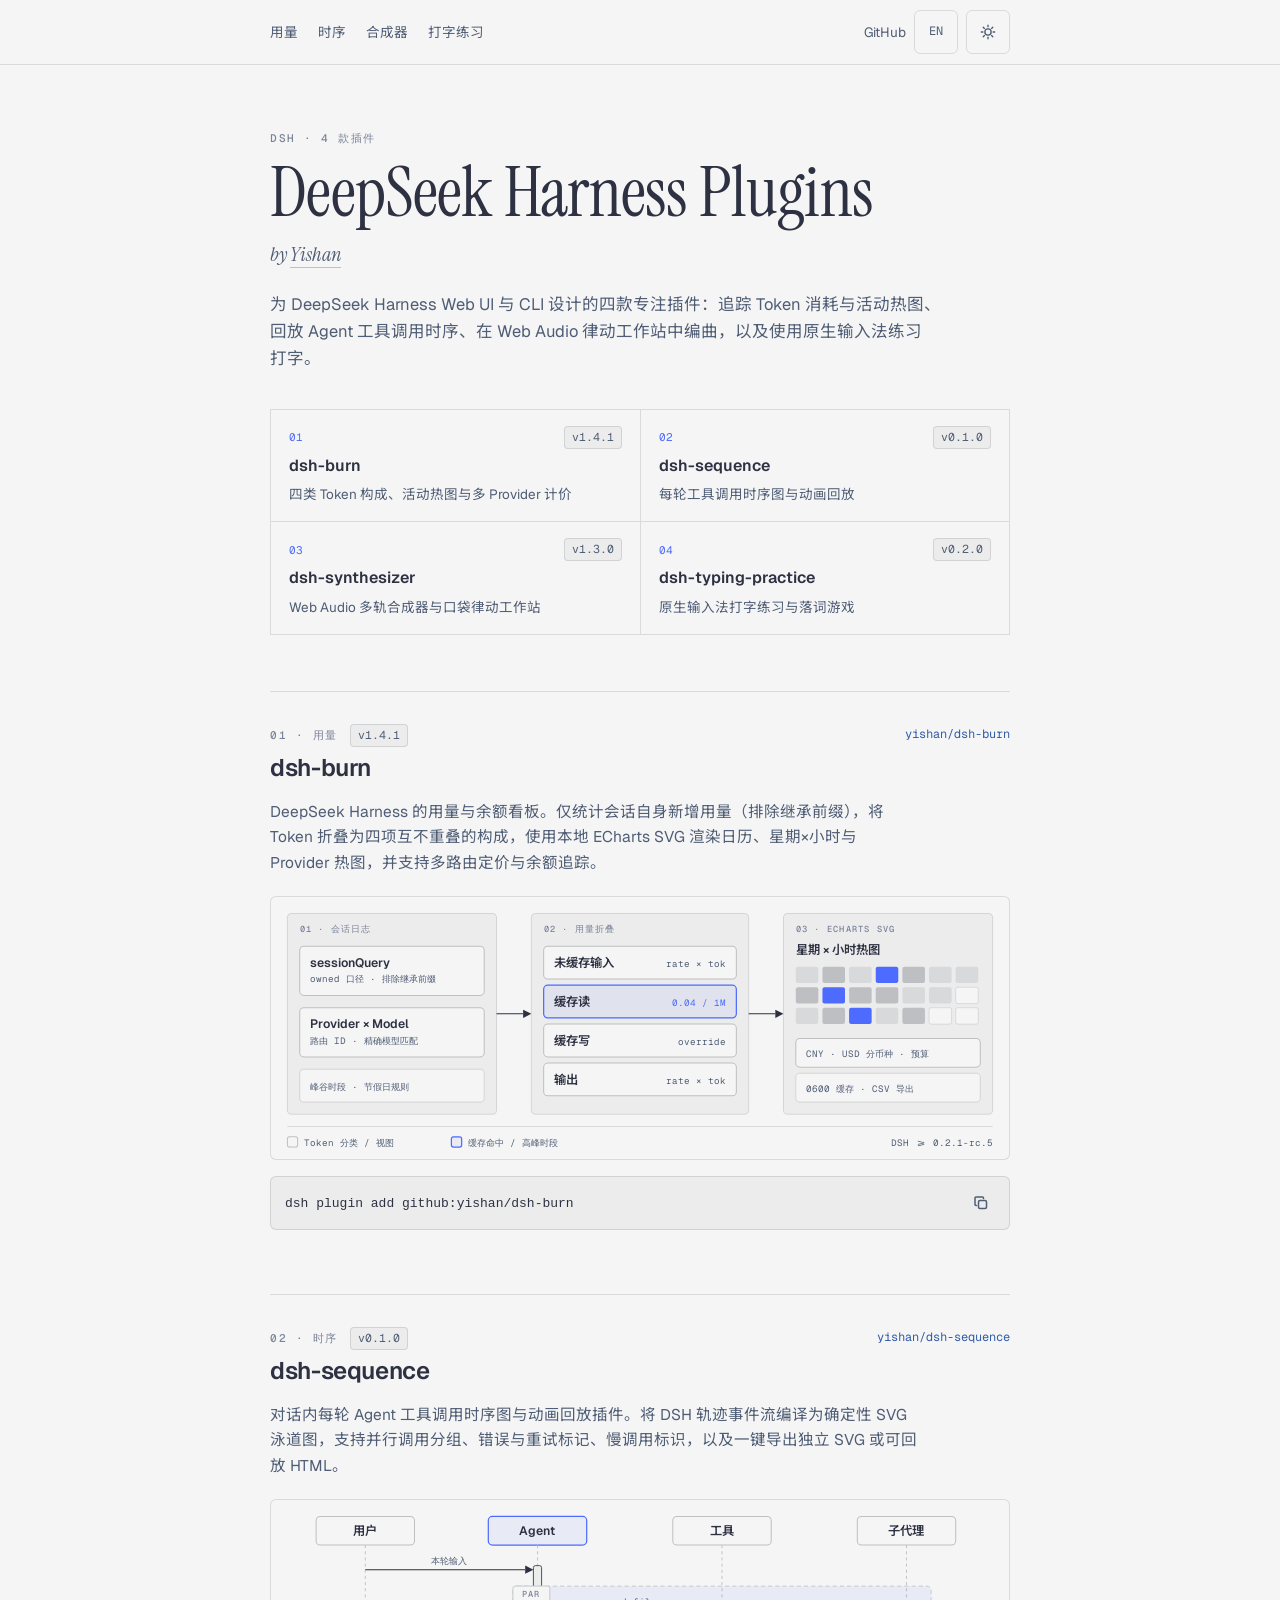
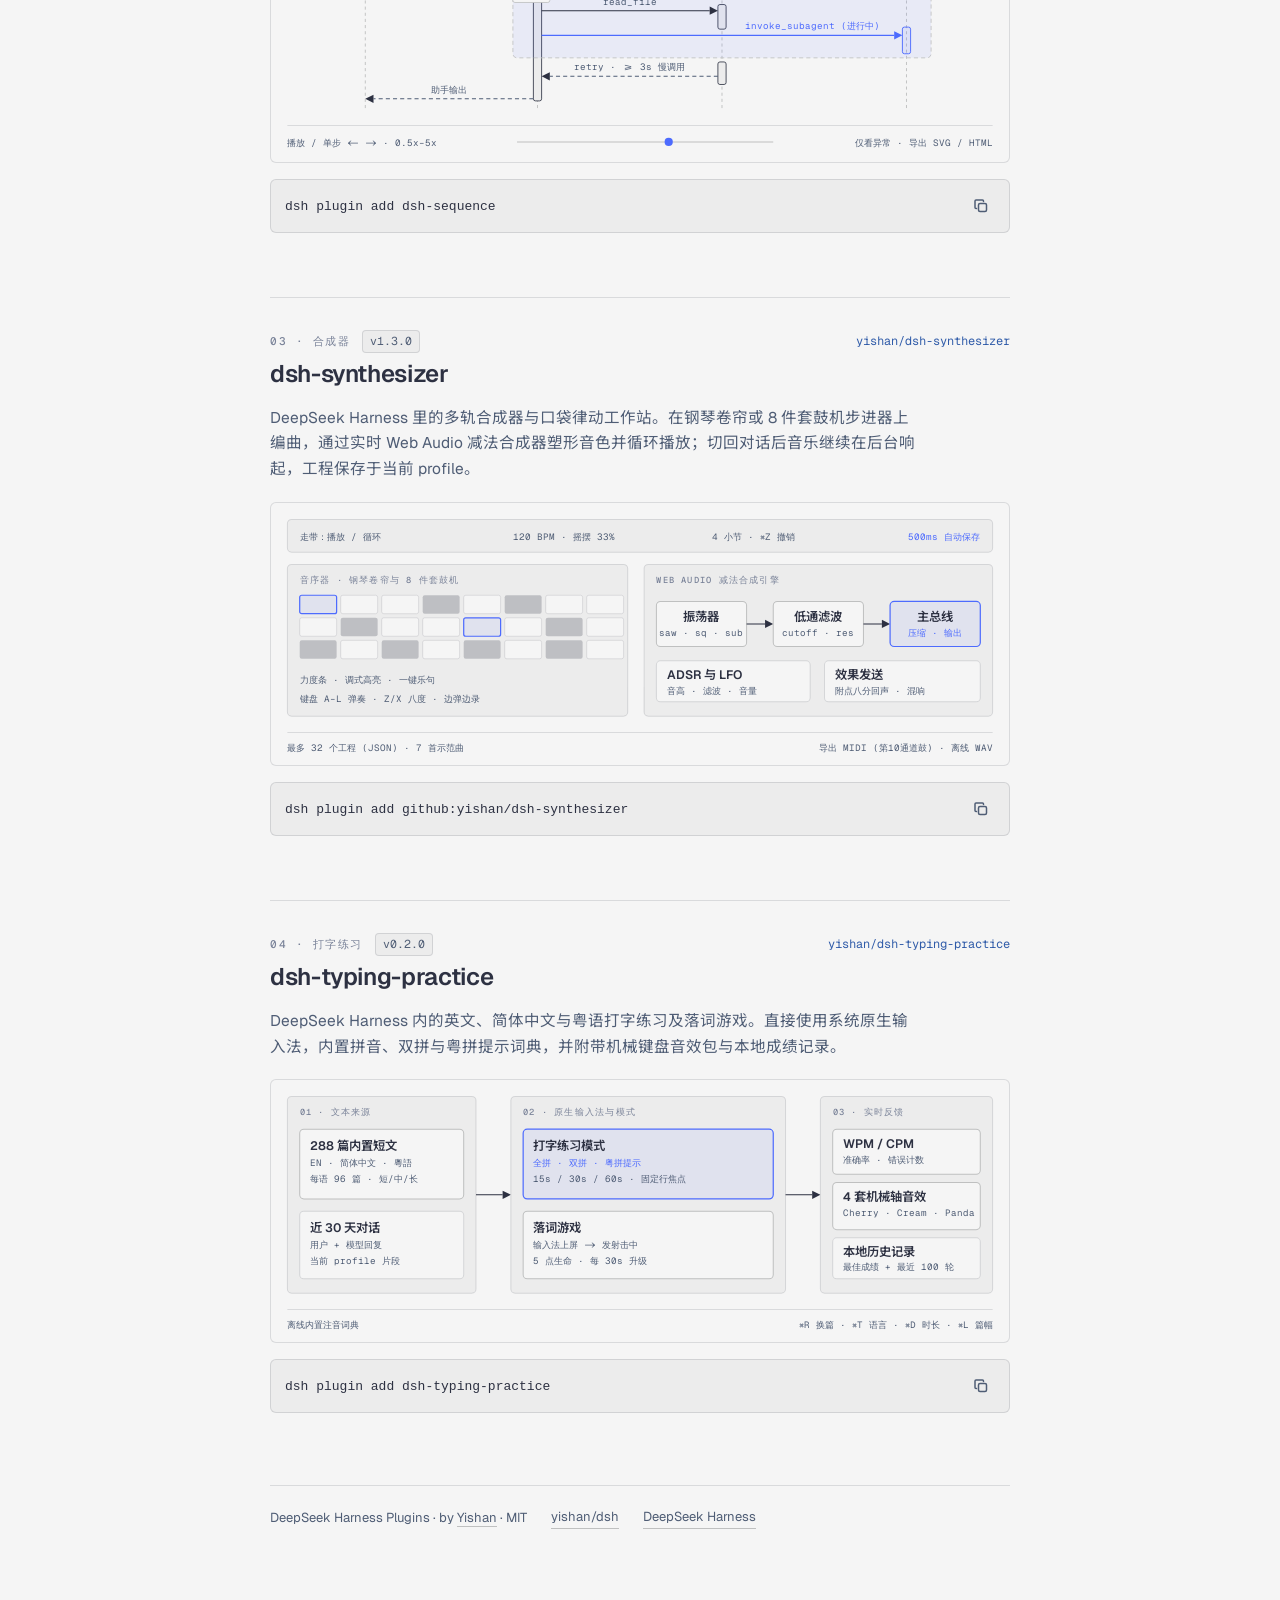
==== commit 1e948367: "style: use DeepSeek blue highlight, remove CORDIS, update zh labels" ====
--- a/zh/index.html
+++ b/zh/index.html
@@ -29,10 +29,10 @@
 <header class="topbar">
   <div class="topbar-inner">
     <nav class="topbar-nav" aria-label="插件导航">
-      <a href="#burn">Burn</a>
-      <a href="#sequence">Sequence</a>
-      <a href="#synthesizer">Synthesizer</a>
-      <a href="#typing">Typing</a>
+      <a href="#burn">用量</a>
+      <a href="#sequence">时序</a>
+      <a href="#synthesizer">合成器</a>
+      <a href="#typing">打字练习</a>
     </nav>
     <div class="topbar-actions">
       <a class="topbar-link" href="https://github.com/yishan/dsh">GitHub</a>
@@ -52,7 +52,7 @@
 
 <main class="page">
   <section class="hero" aria-labelledby="page-title">
-    <p class="eyebrow">DSH · CORDIS 扩展 · 4 款插件</p>
+    <p class="eyebrow">DSH · 4 款插件</p>
     <h1 id="page-title">DeepSeek Harness Plugins</h1>
     <p class="vice-title">by <a href="https://yishan.li">Yishan</a></p>
     <p class="lead">为 DeepSeek Harness Web UI 与 CLI 设计的四款专注插件：追踪 Token 消耗与活动热图、回放 Agent 工具调用时序、在 Web Audio 律动工作站中编曲，以及使用原生输入法练习打字。</p>
@@ -94,7 +94,7 @@
     <article class="plugin" id="burn" aria-labelledby="title-burn">
       <header class="plugin-head">
         <div class="plugin-title-row">
-          <span class="eyebrow">01 · 用量与可观测</span>
+          <span class="eyebrow">01 · 用量</span>
           <span class="version">v1.4.1</span>
           <a class="repo-link" href="https://github.com/yishan/dsh-burn">yishan/dsh-burn</a>
         </div>
@@ -205,7 +205,7 @@
     <article class="plugin" id="sequence" aria-labelledby="title-sequence">
       <header class="plugin-head">
         <div class="plugin-title-row">
-          <span class="eyebrow">02 · 轨迹检查</span>
+          <span class="eyebrow">02 · 时序</span>
           <span class="version">v0.1.0</span>
           <a class="repo-link" href="https://github.com/yishan/dsh-sequence">yishan/dsh-sequence</a>
         </div>
@@ -297,7 +297,7 @@
     <article class="plugin" id="synthesizer" aria-labelledby="title-synthesizer">
       <header class="plugin-head">
         <div class="plugin-title-row">
-          <span class="eyebrow">03 · 音频合成</span>
+          <span class="eyebrow">03 · 合成器</span>
           <span class="version">v1.3.0</span>
           <a class="repo-link" href="https://github.com/yishan/dsh-synthesizer">yishan/dsh-synthesizer</a>
         </div>
--- a/styles.css
+++ b/styles.css
@@ -8,8 +8,8 @@
   --soft: #7a8399;
   --rule: rgba(45, 49, 66, 0.14);
   --rule-solid: #bfc0c0;
-  --accent: #eb6c36;
-  --accent-tint: rgba(235, 108, 54, 0.08);
+  --accent: #4d6bfe;
+  --accent-tint: rgba(77, 107, 254, 0.08);
   --link: #2e5aa8;
   --cell-1: rgba(45, 49, 66, 0.1);
   --cell-2: rgba(45, 49, 66, 0.24);
@@ -42,8 +42,8 @@
     --soft: light-dark(#7a8399, #8e98ac);
     --rule: light-dark(rgba(45, 49, 66, 0.14), rgba(245, 245, 245, 0.14));
     --rule-solid: light-dark(#bfc0c0, rgba(191, 192, 192, 0.28));
-    --accent: light-dark(#eb6c36, #f08a59);
-    --accent-tint: light-dark(rgba(235, 108, 54, 0.08), rgba(240, 138, 89, 0.12));
+    --accent: light-dark(#4d6bfe, #6b85ff);
+    --accent-tint: light-dark(rgba(77, 107, 254, 0.08), rgba(107, 133, 255, 0.14));
     --link: light-dark(#2e5aa8, #6a95d8);
     --cell-1: light-dark(rgba(45, 49, 66, 0.1), rgba(245, 245, 245, 0.1));
     --cell-2: light-dark(rgba(45, 49, 66, 0.24), rgba(245, 245, 245, 0.24));
@@ -59,8 +59,8 @@
     --soft: #8e98ac;
     --rule: rgba(245, 245, 245, 0.14);
     --rule-solid: rgba(191, 192, 192, 0.28);
-    --accent: #f08a59;
-    --accent-tint: rgba(240, 138, 89, 0.12);
+    --accent: #6b85ff;
+    --accent-tint: rgba(107, 133, 255, 0.14);
     --link: #6a95d8;
     --cell-1: rgba(245, 245, 245, 0.1);
     --cell-2: rgba(245, 245, 245, 0.24);
@@ -76,8 +76,8 @@
     --soft: #8e98ac;
     --rule: rgba(245, 245, 245, 0.14);
     --rule-solid: rgba(191, 192, 192, 0.28);
-    --accent: #f08a59;
-    --accent-tint: rgba(240, 138, 89, 0.12);
+    --accent: #6b85ff;
+    --accent-tint: rgba(107, 133, 255, 0.14);
     --link: #6a95d8;
     --cell-1: rgba(245, 245, 245, 0.1);
     --cell-2: rgba(245, 245, 245, 0.24);
